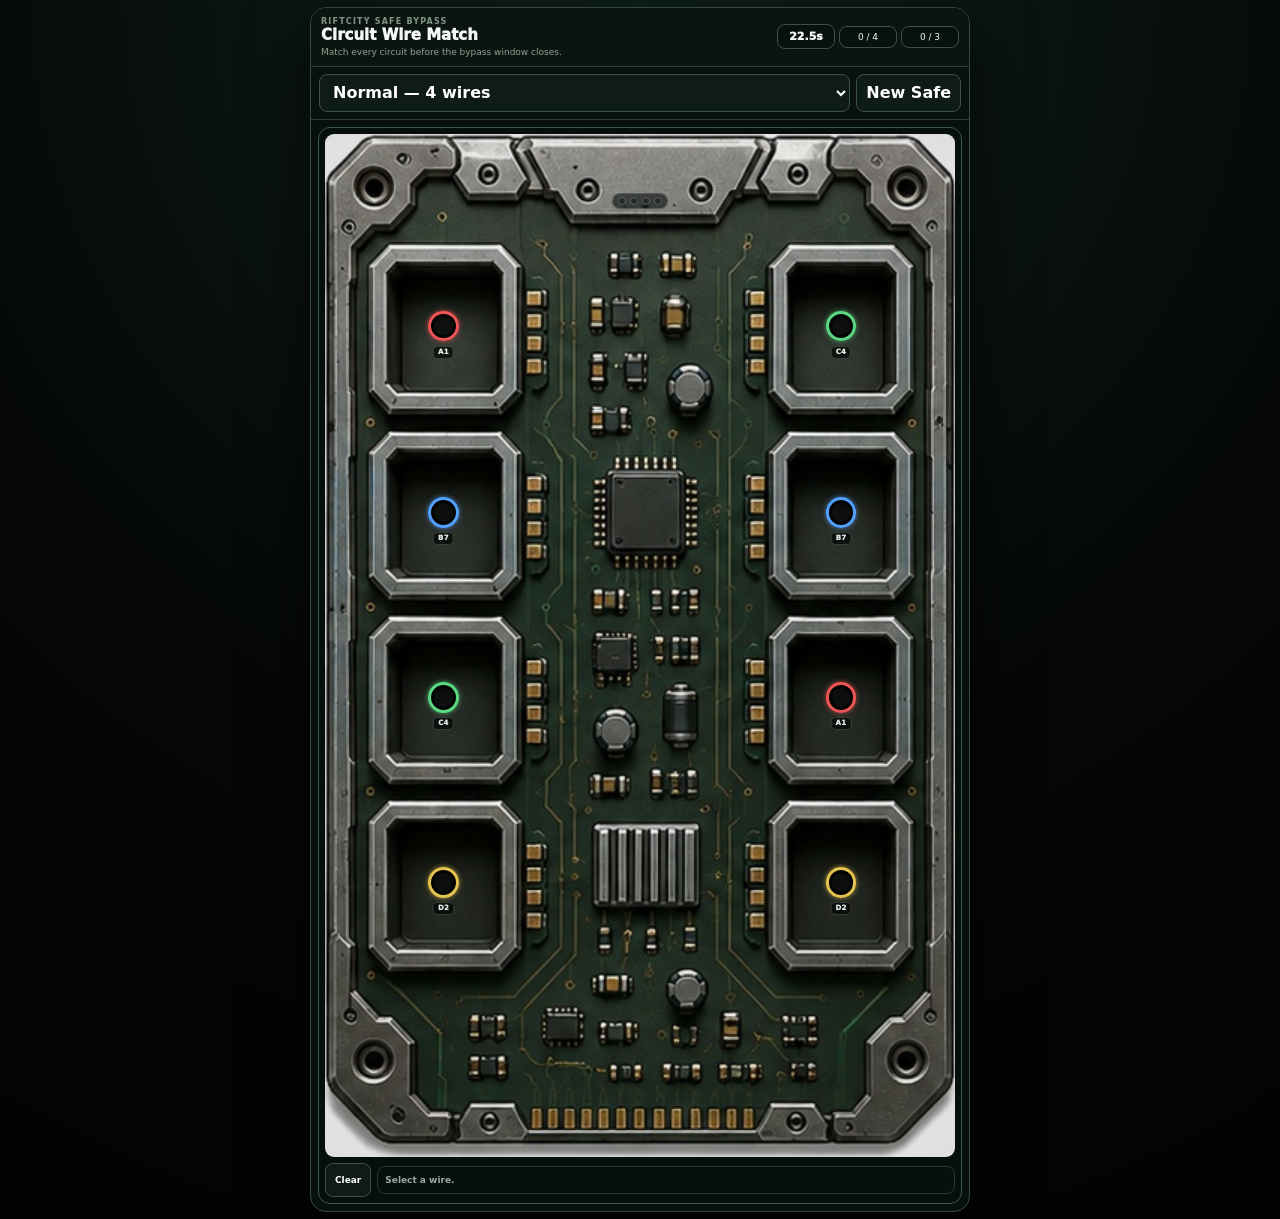
==== assets/index.html @ a7380eae "Mobile Workspace: 6 added" ====
<!doctype html>
<html lang="en">
<head>
<meta charset="utf-8">
<meta name="viewport" content="width=device-width,initial-scale=1,viewport-fit=cover">
<title>RiftCity Circuit Safe</title>

<style>
*{box-sizing:border-box}

:root{
  color-scheme:dark;
  --good:#9df0b6;
  --bad:#ff9696;
}

html,body{
  margin:0;
  min-height:100%;
  font-family:system-ui,-apple-system,BlinkMacSystemFont,"Segoe UI",sans-serif;
  background:
    radial-gradient(circle at top,#102019,#050806 55%,#020302);
  color:#f5f7f6;
}

body{
  padding:7px;
}

button,select{
  font:inherit;
}

button{
  cursor:pointer;
}

.app{
  width:min(100%,660px);
  margin:auto;
}

.shell{
  background:#07100c;
  border:1px solid #33493e;
  border-radius:16px;
  overflow:hidden;
  box-shadow:0 22px 65px #000a;
}

/* ---------------- TOP ---------------- */

.top{
  display:grid;
  grid-template-columns:minmax(0,1fr) auto;
  gap:8px;
  align-items:center;

  padding:9px 10px;

  border-bottom:1px solid #2b4337;
  background:#0b1510;
}

.brand{
  min-width:0;
}

.kicker{
  font-size:8px;
  letter-spacing:.15em;
  font-weight:900;
  color:#82958a;
}

.title{
  font-size:15px;
  font-weight:950;
  line-height:1.05;
  margin-top:2px;
}

.sub{
  font-size:9px;
  color:#8fa196;
  margin-top:3px;
}

.hud{
  display:grid;
  grid-template-columns:repeat(3,auto);
  gap:4px;
  align-items:center;
}

.chip{
  min-width:58px;
  text-align:center;

  padding:5px 6px;

  border:1px solid #3a5145;
  background:#07110d;

  border-radius:8px;

  font-size:9px;
}

.timer{
  font-size:11px;
  font-weight:950;
}

.timer.warning{
  color:#ffd16b;
}

.timer.danger{
  color:#ff8181;
  animation:timerPulse .45s ease-in-out infinite;
}

@keyframes timerPulse{
  50%{opacity:.4}
}

/* ---------------- TOOLBAR ---------------- */

.toolbar{
  display:grid;
  grid-template-columns:minmax(0,1fr) auto;
  gap:6px;

  padding:7px 8px;

  border-bottom:1px solid #2b4337;
  background:#09110d;
}

select,
.toolbar button,
.clear{
  min-height:38px;

  border:1px solid #3a5346;
  background:#0f1b15;
  color:#fff;

  border-radius:8px;

  padding:6px 9px;

  font-weight:800;
}

.toolbar button{
  min-width:92px;
}

/* ---------------- GAME ---------------- */

.game{
  padding:7px;
}

.safe{
  position:relative;

  border:1px solid #3a5949;
  border-radius:12px;

  background:#06100b;

  padding:6px;

  overflow:hidden;
}

.safe.shorting{
  animation:shortBoard .15s linear 7;
}

@keyframes shortBoard{
  50%{
    border-color:#ff3838;

    filter:
      brightness(1.38)
      saturate(1.35);

    box-shadow:
      inset 0 0 48px #ff000048,
      0 0 24px #ff000036;
  }
}

/* ---------------- BOARD ---------------- */

.board{
  position:relative;

  width:100%;

  overflow:hidden;

  border-radius:9px;

  isolation:isolate;

  background:#06100b;
}

/*
  Only the container ratio changes.
  The actual PCB is now an IMG element,
  not a CSS background.
*/

.board.easy{
  aspect-ratio:435 / 558;
}

.board.normal{
  aspect-ratio:420 / 682;
}

.board.hard{
  aspect-ratio:483 / 872;
}

.boardBg{
  position:absolute;
  inset:0;

  width:100%;
  height:100%;

  object-fit:fill;

  z-index:0;

  pointer-events:none;
  user-select:none;

  display:block;
}

.boardShade{
  position:absolute;
  inset:0;

  z-index:1;

  pointer-events:none;

  background:
    radial-gradient(
      circle at center,
      transparent 58%,
      rgba(0,0,0,.08) 100%
    );
}

/* ---------------- STATUS LIGHTS ---------------- */

.statusRail{
  position:absolute;

  z-index:5;

  left:50%;
  top:5.8%;

  transform:translateX(-50%);

  display:flex;
  gap:4px;

  padding:3px 5px;

  border-radius:999px;

  background:rgba(5,10,7,.58);

  border:1px solid rgba(170,180,172,.25);

  backdrop-filter:blur(1px);
}

.led{
  width:8px;
  height:8px;

  border-radius:50%;

  background:#242a27;

  border:1px solid #59605c;

  transition:.16s;
}

.led.on{
  background:var(--c);
  border-color:var(--c);

  box-shadow:
    0 0 7px var(--c),
    0 0 13px var(--c);

  animation:ledPulse .9s ease-in-out infinite;
}

@keyframes ledPulse{
  50%{
    filter:brightness(1.55);
    transform:scale(1.12);
  }
}

/* ---------------- TERMINALS ---------------- */

.terminal{
  position:absolute;

  z-index:6;

  width:clamp(44px,11.2%,70px);

  aspect-ratio:1;

  transform:translate(-50%,-50%);

  border:0;
  background:transparent;

  padding:0;

  color:#fff;

  touch-action:manipulation;

  display:grid;
  place-items:center;

  overflow:visible;
}

.terminal .hit{
  position:absolute;
  inset:1px;

  border-radius:12px;

  background:rgba(0,0,0,.01);
}

.ring{
  position:relative;

  width:44%;
  aspect-ratio:1;

  border-radius:50%;

  border:3px solid var(--c);

  background:rgba(5,8,7,.76);

  box-shadow:
    inset 0 0 0 3px rgba(0,0,0,.75),
    0 0 5px color-mix(
      in srgb,
      var(--c) 70%,
      transparent
    );

  transition:.12s;
}

.terminal.selected .ring{
  transform:scale(1.17);

  box-shadow:
    inset 0 0 0 3px rgba(0,0,0,.7),
    0 0 10px var(--c),
    0 0 18px color-mix(
      in srgb,
      var(--c) 65%,
      transparent
    );

  animation:ringPulse .7s ease-in-out infinite;
}

@keyframes ringPulse{
  50%{
    filter:brightness(1.4);
  }
}

.terminal.complete{
  opacity:.62;
}

.terminal.complete .ring{
  box-shadow:
    inset 0 0 0 3px rgba(0,0,0,.7),
    0 0 8px var(--c);
}

.code{
  position:absolute;

  top:78%;
  left:50%;

  transform:translateX(-50%);

  font-size:7px;
  font-weight:950;

  letter-spacing:.03em;
  line-height:1;

  padding:2px 4px;

  border-radius:5px;

  background:rgba(3,7,5,.72);

  border:1px solid rgba(160,170,164,.28);

  white-space:nowrap;

  color:#e5e9e6;
}

/* ---------------- WIRES ---------------- */

.wires{
  position:absolute;

  inset:0;

  width:100%;
  height:100%;

  pointer-events:none;

  z-index:4;
}

.wire{
  fill:none;

  stroke-width:4.8;

  stroke-linecap:round;
}

.wire.new{
  stroke-dasharray:650;
  stroke-dashoffset:650;

  animation:
    draw .42s ease forwards,
    charge .62s ease .42s;
}

@keyframes draw{
  to{
    stroke-dashoffset:0;
  }
}

@keyframes charge{
  50%{
    stroke-width:7;
    filter:brightness(1.75);
  }
}

.power{
  fill:none;

  stroke:#fff;

  stroke-width:1.8;

  stroke-dasharray:5 15;

  opacity:0;

  animation:travel .9s linear .35s 2;
}

@keyframes travel{

  0%{
    stroke-dashoffset:70;
    opacity:0;
  }

  15%,85%{
    opacity:.9;
  }

  100%{
    stroke-dashoffset:-70;
    opacity:0;
  }
}

/* ---------------- SHORT ---------------- */

.shortOverlay,
.unlock{
  position:absolute;
  inset:0;

  z-index:20;

  display:flex;

  align-items:center;
  justify-content:center;

  opacity:0;

  pointer-events:none;
}

.shortOverlay{
  background:#a8000022;
}

.shortOverlay.show{
  opacity:1;

  animation:redblink .14s linear infinite;
}

@keyframes redblink{
  50%{
    background:#ff00005b;
  }
}

.shortMsg{
  padding:9px 13px;

  border:1px solid #ff6868;

  background:#300707e8;

  border-radius:9px;

  color:#ffb0b0;

  font-size:12px;
  font-weight:950;

  letter-spacing:.06em;
}

/* ---------------- SPARKS ---------------- */

.spark{
  position:absolute;

  width:5px;
  height:5px;

  border-radius:50%;

  background:white;

  z-index:25;

  pointer-events:none;

  box-shadow:
    0 0 7px white,
    0 0 12px #ff4b35;

  animation:spark .43s ease-out forwards;
}

@keyframes spark{
  to{
    transform:
      translate(var(--x),var(--y))
      scale(.1);

    opacity:0;
  }
}

/* ---------------- UNLOCK ---------------- */

.unlock{
  z-index:30;

  background:#031008e8;

  transition:opacity .2s;
}

.unlock.show{
  opacity:1;
}

.unlockBox{
  padding:15px 19px;

  border:1px solid #4c8864;

  background:#081d13;

  border-radius:11px;

  text-align:center;

  transform:scale(.82);
}

.unlock.show .unlockBox{
  animation:unlock .36s ease forwards;
}

@keyframes unlock{
  to{
    transform:scale(1);
  }
}

.unlockTitle{
  font-size:19px;
  font-weight:950;

  color:#a1f4b8;
}

.unlockSub{
  font-size:9px;
  color:#90a69a;
  margin-top:3px;
}

/* ---------------- BOTTOM ---------------- */

.bottom{
  display:grid;

  grid-template-columns:auto minmax(0,1fr);

  gap:6px;

  align-items:center;

  margin-top:6px;
}

.clear{
  font-size:9px;
  font-weight:900;

  min-height:34px;
}

.result{
  min-height:28px;

  display:flex;
  align-items:center;

  padding:4px 7px;

  border:1px solid #263c31;

  background:#07100c;

  border-radius:8px;

  font-size:9px;
  font-weight:850;

  color:#99aaa0;
}

.result.good{
  color:var(--good);
}

.result.bad{
  color:var(--bad);
}

/* ---------------- MOBILE ---------------- */

@media(max-width:430px){

  body{
    padding:3px;
  }

  .shell{
    border-radius:12px;
  }

  .top{
    padding:7px;
  }

  .title{
    font-size:13px;
  }

  .sub{
    display:none;
  }

  .chip{
    min-width:51px;
    padding:4px;
    font-size:8px;
  }

  .timer{
    font-size:10px;
  }

  .toolbar{
    padding:5px;
  }

  .toolbar button{
    min-width:78px;
  }

  .game{
    padding:4px;
  }

  .safe{
    padding:4px;
  }

  .terminal{
    width:clamp(44px,12%,56px);
  }

  .ring{
    width:41%;
  }

  .code{
    font-size:6px;
    top:76%;
  }

  .statusRail{
    top:5%;
    gap:3px;
  }

  .led{
    width:7px;
    height:7px;
  }

  .bottom{
    margin-top:4px;
  }
}

@media(prefers-reduced-motion:reduce){

  *,
  *::before,
  *::after{
    animation-duration:.001ms!important;
    animation-iteration-count:1!important;
    transition-duration:.001ms!important;
  }

}

</style>
</head>

<body>

<main class="app">

<section class="shell">

<header class="top">

<div class="brand">

<div class="kicker">
RIFTCITY SAFE BYPASS
</div>

<div class="title">
Circuit Wire Match
</div>

<div class="sub">
Match every circuit before the bypass window closes.
</div>

</div>

<div class="hud">

<div id="timer" class="chip timer">
24.0s
</div>

<div id="matched" class="chip">
0 / 4
</div>

<div id="mistakes" class="chip">
0 / 3
</div>

</div>

</header>

<div class="toolbar">

<select id="difficulty">

<option value="easy">
Easy — 3 wires
</option>

<option value="normal" selected>
Normal — 4 wires
</option>

<option value="hard">
Hard — 6 wires
</option>

</select>

<button
id="newSafe"
type="button">
New Safe
</button>

</div>

<div class="game">

<section
id="safe"
class="safe">

<div
id="board"
class="board normal">

<!-- REAL IMAGE LAYER -->
<img
id="boardBg"
class="boardBg"
src="./assets/circuit-board-4.png?v=6"
alt=""
draggable="false">

<div class="boardShade"></div>

<div
id="statusRail"
class="statusRail">
</div>

<svg
id="svg"
class="wires"
preserveAspectRatio="none">
</svg>

</div>

<div class="bottom">

<button
id="clear"
class="clear"
type="button">
Clear
</button>

<div
id="result"
class="result"
aria-live="polite">
Select a wire.
</div>

</div>

<div
id="shortOverlay"
class="shortOverlay">

<div class="shortMsg">
CIRCUIT SHORT
</div>

</div>

<div
id="unlock"
class="unlock">

<div class="unlockBox">

<div class="unlockTitle">
SAFE UNLOCKED
</div>

<div class="unlockSub">
Electronic bypass complete
</div>

</div>

</div>

</section>

</div>

</section>

</main>

<script>
(() => {

const $ =
  id =>
    document.getElementById(id);

const WIRES = [

{
  id:"red",
  name:"Red",
  color:"#ee5555",
  code:"A1"
},

{
  id:"blue",
  name:"Blue",
  color:"#52a1ff",
  code:"B7"
},

{
  id:"green",
  name:"Green",
  color:"#5bd982",
  code:"C4"
},

{
  id:"yellow",
  name:"Yellow",
  color:"#e4c34f",
  code:"D2"
},

{
  id:"purple",
  name:"Purple",
  color:"#ad77e8",
  code:"E8"
},

{
  id:"orange",
  name:"Orange",
  color:"#e98b47",
  code:"F3"
}

];

const SETTINGS = {

easy:{
  count:3,
  time:30,
  mistakes:99,
  short:800
},

normal:{
  count:4,
  time:24,
  mistakes:3,
  short:1000
},

hard:{
  count:6,
  time:18,
  mistakes:2,
  short:1250
}

};

/*
Exact positions for the selected board artwork.
*/

const POS = {

easy:{
  leftX:18.0,
  rightX:81.6,
  ys:[
    24.2,
    46.9,
    69.7
  ]
},

normal:{
  leftX:18.8,
  rightX:81.9,
  ys:[
    18.8,
    37.0,
    55.1,
    73.2
  ]
},

hard:{
  leftX:18.0,
  rightX:82.2,
  ys:[
    14.6,
    28.1,
    41.3,
    54.4,
    67.6,
    81.0
  ]
}

};

const BOARD_IMAGES = {

easy:
  "./assets/circuit-board-3.png?v=6",

normal:
  "./assets/circuit-board-4.png?v=6",

hard:
  "./assets/circuit-board-6.png?v=6"

};

let wires = [];

let rightOrder = [];

let selected = null;

let connected =
  new Set();

let mistakeCount = 0;

let locked = false;

let shorted = false;

let timerHandle = null;

let deadline = 0;

const cfg =
  () =>
    SETTINGS[
      $("difficulty").value
    ];

const mode =
  () =>
    $("difficulty").value;

function shuffle(array){

  const out =
    [...array];

  for(
    let i =
      out.length - 1;
    i > 0;
    i--
  ){

    const j =
      Math.floor(
        Math.random() *
        (i + 1)
      );

    [
      out[i],
      out[j]
    ] = [
      out[j],
      out[i]
    ];

  }

  return out;

}

function setBoardImage(){

  const m =
    mode();

  const image =
    $("boardBg");

  /*
  Setting src every reset also helps Safari/GitHub
  refresh the actual asset.
  */

  image.src =
    BOARD_IMAGES[m];

  image.onerror =
    () => {

      setMessage(
        "Board image missing: assets/circuit-board-" +
        cfg().count +
        ".png",
        false
      );

    };

}

function start(){

  clearInterval(
    timerHandle
  );

  selected = null;

  connected =
    new Set();

  mistakeCount = 0;

  locked = false;

  shorted = false;

  $("shortOverlay")
    .classList
    .remove("show");

  $("unlock")
    .classList
    .remove("show");

  $("safe")
    .classList
    .remove("shorting");

  const m =
    mode();

  $("board")
    .className =
      "board " + m;

  setBoardImage();

  wires =
    WIRES.slice(
      0,
      cfg().count
    );

  rightOrder =
    shuffle(wires);

  renderTerminals();

  renderLEDs();

  setMessage(
    "Select a wire."
  );

  deadline =
    performance.now() +
    cfg().time * 1000;

  timerHandle =
    setInterval(
      updateTimer,
      50
    );

  updateTimer();

  updateUI();

  requestAnimationFrame(
    () =>
      drawWires()
  );

}

function renderLEDs(){

  $("statusRail")
    .innerHTML =
      wires.map(
        wire => `

          <span
            class="led"
            data-led="${wire.id}"
            style="--c:${wire.color}">
          </span>

        `
      )
      .join("");

}

function terminal(
  wire,
  side,
  row
){

  const button =
    document
      .createElement(
        "button"
      );

  button.type =
    "button";

  button.className =
    "terminal";

  button.dataset.id =
    wire.id;

  button.dataset.side =
    side;

  button.style
    .setProperty(
      "--c",
      wire.color
    );

  const positions =
    POS[mode()];

  button.style.left =
    (
      side === "left"
      ? positions.leftX
      : positions.rightX
    ) + "%";

  button.style.top =
    positions.ys[row] +
    "%";

  button.innerHTML = `

    <span class="hit"></span>

    <span class="ring"></span>

    <span class="code">
      ${wire.code}
    </span>

  `;

  button.setAttribute(
    "aria-label",
    `${wire.name} ${
      side === "left"
      ? "wire"
      : "port"
    } ${wire.code}`
  );

  button.addEventListener(
    "click",
    () => {

      if(
        side === "left"
      ){

        chooseWire(
          wire.id
        );

      }else{

        choosePort(
          wire.id,
          button
        );

      }

    }
  );

  return button;

}

function renderTerminals(){

  const board =
    $("board");

  board
    .querySelectorAll(
      ".terminal"
    )
    .forEach(
      element =>
        element.remove()
    );

  wires.forEach(
    (wire,index) => {

      board.appendChild(
        terminal(
          wire,
          "left",
          index
        )
      );

    }
  );

  rightOrder.forEach(
    (wire,index) => {

      board.appendChild(
        terminal(
          wire,
          "right",
          index
        )
      );

    }
  );

}

function chooseWire(id){

  if(
    locked ||
    shorted ||
    connected.has(id)
  ){
    return;
  }

  selected = id;

  const wire =
    WIRES.find(
      wire =>
        wire.id === id
    );

  setMessage(
    `${wire.name} wire selected.`
  );

  updateUI();

}

function choosePort(
  id,
  element
){

  if(
    locked ||
    shorted ||
    !selected ||
    connected.has(id)
  ){
    return;
  }

  if(
    selected === id
  ){

    const newConnection =
      selected;

    connected.add(
      newConnection
    );

    selected = null;

    const led =
      document.querySelector(
        `[data-led="${newConnection}"]`
      );

    if(led){
      led.classList.add("on");
    }

    updateUI();

    requestAnimationFrame(
      () =>
        drawWires(
          newConnection
        )
    );

    setMessage(
      "Circuit connected.",
      true
    );

    if(
      connected.size ===
      wires.length
    ){

      complete();

    }

    return;

  }

  mistakeCount++;

  selected = null;

  updateUI();

  spark(
    element
  );

  shortCircuit();

  if(
    mistakeCount >=
    cfg().mistakes &&
    cfg().mistakes < 50
  ){

    locked = true;

    setTimeout(
      () =>
        fail(
          "ALARM TRIGGERED"
        ),
      cfg().short
    );

  }

}

function shortCircuit(){

  shorted = true;

  $("safe")
    .classList
    .remove(
      "shorting"
    );

  void $("safe")
    .offsetWidth;

  $("safe")
    .classList
    .add(
      "shorting"
    );

  $("shortOverlay")
    .classList
    .add(
      "show"
    );

  setMessage(
    "Circuit short — controls locked.",
    false
  );

  updateUI();

  setTimeout(
    () => {

      $("shortOverlay")
        .classList
        .remove(
          "show"
        );

      $("safe")
        .classList
        .remove(
          "shorting"
        );

      if(!locked){

        shorted = false;

        setMessage(
          "System recovered."
        );

        updateUI();

      }

    },
    cfg().short
  );

}

function spark(element){

  const board =
    $("board");

  const boardRect =
    board
      .getBoundingClientRect();

  const rect =
    element
      .getBoundingClientRect();

  const x =
    rect.left +
    rect.width / 2 -
    boardRect.left;

  const y =
    rect.top +
    rect.height / 2 -
    boardRect.top;

  for(
    let i = 0;
    i < 10;
    i++
  ){

    const spark =
      document
        .createElement(
          "span"
        );

    spark.className =
      "spark";

    spark.style.left =
      x + "px";

    spark.style.top =
      y + "px";

    const angle =
      Math.random() *
      Math.PI *
      2;

    const distance =
      18 +
      Math.random() *
      28;

    spark.style
      .setProperty(
        "--x",
        Math.cos(angle) *
        distance +
        "px"
      );

    spark.style
      .setProperty(
        "--y",
        Math.sin(angle) *
        distance +
        "px"
      );

    board.appendChild(
      spark
    );

    setTimeout(
      () =>
        spark.remove(),
      470
    );

  }

}

function updateTimer(){

  if(locked){
    return;
  }

  const remaining =
    Math.max(
      0,
      deadline -
      performance.now()
    );

  const seconds =
    remaining /
    1000;

  $("timer")
    .textContent =
      seconds
        .toFixed(1) +
      "s";

  $("timer")
    .classList
    .toggle(
      "warning",
      seconds <= 8 &&
      seconds > 4
    );

  $("timer")
    .classList
    .toggle(
      "danger",
      seconds <= 4
    );

  if(
    remaining <= 0
  ){

    fail(
      "BYPASS WINDOW EXPIRED"
    );

  }

}

function complete(){

  locked = true;

  clearInterval(
    timerHandle
  );

  updateUI();

  setMessage(
    "All circuits online...",
    true
  );

  $("board")
    .animate(
      [
        {
          filter:
            "brightness(1)"
        },
        {
          filter:
            "brightness(1.3)"
        },
        {
          filter:
            "brightness(1)"
        }
      ],
      {
        duration:430,
        easing:"ease"
      }
    );

  setTimeout(
    () =>
      $("unlock")
        .classList
        .add(
          "show"
        ),
    430
  );

}

function fail(message){

  if(
    $("unlock")
      .classList
      .contains(
        "show"
      )
  ){
    return;
  }

  locked = true;

  shorted = false;

  clearInterval(
    timerHandle
  );

  $("shortOverlay")
    .classList
    .remove(
      "show"
    );

  setMessage(
    message +
    " — SAFE LOCKED",
    false
  );

  updateUI();

}

function updateUI(){

  document
    .querySelectorAll(
      ".terminal"
    )
    .forEach(
      button => {

        const id =
          button.dataset.id;

        const side =
          button.dataset.side;

        button
          .classList
          .toggle(
            "complete",
            connected.has(id)
          );

        button
          .classList
          .toggle(
            "selected",
            side === "left" &&
            selected === id
          );

        button.disabled =
          locked ||
          shorted ||
          connected.has(id);

      }
    );

  $("matched")
    .textContent =
      `${connected.size} / ${wires.length}`;

  $("mistakes")
    .textContent =
      cfg().mistakes > 50
      ? `${mistakeCount} miss`
      : `${mistakeCount} / ${cfg().mistakes}`;

  $("clear")
    .disabled =
      locked ||
      shorted ||
      !selected;

}

function drawWires(
  newest = null
){

  const svg =
    $("svg");

  const board =
    $("board");

  const boardRect =
    board
      .getBoundingClientRect();

  svg.innerHTML = "";

  connected.forEach(
    id => {

      const left =
        document.querySelector(
          `[data-side="left"][data-id="${id}"]`
        );

      const right =
        document.querySelector(
          `[data-side="right"][data-id="${id}"]`
        );

      if(
        !left ||
        !right
      ){
        return;
      }

      const leftRect =
        left
          .getBoundingClientRect();

      const rightRect =
        right
          .getBoundingClientRect();

      const x1 =
        leftRect.left +
        leftRect.width / 2 -
        boardRect.left;

      const y1 =
        leftRect.top +
        leftRect.height / 2 -
        boardRect.top;

      const x2 =
        rightRect.left +
        rightRect.width / 2 -
        boardRect.left;

      const y2 =
        rightRect.top +
        rightRect.height / 2 -
        boardRect.top;

      const mid =
        (
          x1 +
          x2
        ) / 2;

      const pathData =
        `M ${x1} ${y1}
         C ${mid} ${y1},
           ${mid} ${y2},
           ${x2} ${y2}`;

      const wire =
        wires.find(
          wire =>
            wire.id === id
        );

      const path =
        document
          .createElementNS(
            "http://www.w3.org/2000/svg",
            "path"
          );

      path.setAttribute(
        "d",
        pathData
      );

      path.setAttribute(
        "stroke",
        wire.color
      );

      path.classList
        .add(
          "wire"
        );

      if(
        id === newest
      ){

        path.classList
          .add(
            "new"
          );

      }

      path.style.filter =
        `drop-shadow(
          0 0 4px
          ${wire.color}
        )`;

      svg.appendChild(
        path
      );

      if(
        id === newest
      ){

        const pulse =
          document
            .createElementNS(
              "http://www.w3.org/2000/svg",
              "path"
            );

        pulse.setAttribute(
          "d",
          pathData
        );

        pulse.classList
          .add(
            "power"
          );

        svg.appendChild(
          pulse
        );

      }

    }
  );

}

function setMessage(
  text,
  good = null
){

  $("result")
    .textContent =
      text;

  $("result")
    .className =
      "result";

  if(
    good === true
  ){

    $("result")
      .classList
      .add(
        "good"
      );

  }

  if(
    good === false
  ){

    $("result")
      .classList
      .add(
        "bad"
      );

  }

}

$("difficulty")
  .addEventListener(
    "change",
    start
  );

$("newSafe")
  .addEventListener(
    "click",
    start
  );

$("clear")
  .addEventListener(
    "click",
    () => {

      if(
        !locked &&
        !shorted
      ){

        selected = null;

        setMessage(
          "Selection cleared."
        );

        updateUI();

      }

    }
  );

window
  .addEventListener(
    "resize",
    () =>
      requestAnimationFrame(
        () =>
          drawWires()
      )
  );

start();

})();
</script>

</body>
</html>
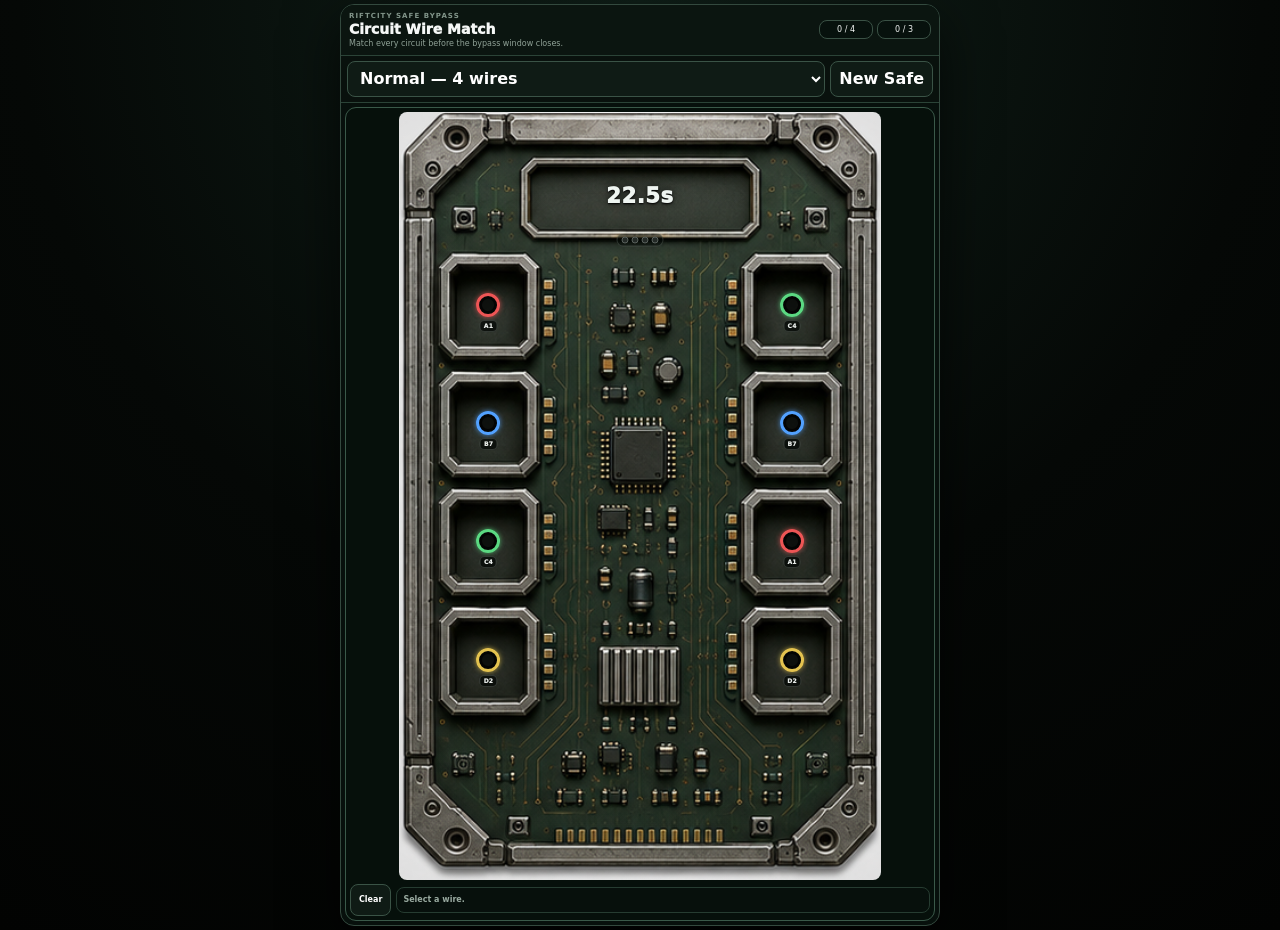
==== commit 5d40b2e6: "Mobile Workspace: 6 modified" ====
--- a/assets/index.html
+++ b/assets/index.html
@@ -4,2110 +4,99 @@
 <meta charset="utf-8">
 <meta name="viewport" content="width=device-width,initial-scale=1,viewport-fit=cover">
 <title>RiftCity Circuit Safe</title>
-
 <style>
 *{box-sizing:border-box}
-
-:root{
-  color-scheme:dark;
-  --good:#9df0b6;
-  --bad:#ff9696;
-}
-
-html,body{
-  margin:0;
-  min-height:100%;
-  font-family:system-ui,-apple-system,BlinkMacSystemFont,"Segoe UI",sans-serif;
-  background:
-    radial-gradient(circle at top,#102019,#050806 55%,#020302);
-  color:#f5f7f6;
-}
-
-body{
-  padding:7px;
-}
-
-button,select{
-  font:inherit;
-}
-
-button{
-  cursor:pointer;
-}
-
-.app{
-  width:min(100%,660px);
-  margin:auto;
-}
-
-.shell{
-  background:#07100c;
-  border:1px solid #33493e;
-  border-radius:16px;
-  overflow:hidden;
-  box-shadow:0 22px 65px #000a;
-}
-
-/* ---------------- TOP ---------------- */
-
-.top{
-  display:grid;
-  grid-template-columns:minmax(0,1fr) auto;
-  gap:8px;
-  align-items:center;
-
-  padding:9px 10px;
-
-  border-bottom:1px solid #2b4337;
-  background:#0b1510;
-}
-
-.brand{
-  min-width:0;
-}
-
-.kicker{
-  font-size:8px;
-  letter-spacing:.15em;
-  font-weight:900;
-  color:#82958a;
-}
-
-.title{
-  font-size:15px;
-  font-weight:950;
-  line-height:1.05;
-  margin-top:2px;
-}
-
-.sub{
-  font-size:9px;
-  color:#8fa196;
-  margin-top:3px;
-}
-
-.hud{
-  display:grid;
-  grid-template-columns:repeat(3,auto);
-  gap:4px;
-  align-items:center;
-}
-
-.chip{
-  min-width:58px;
-  text-align:center;
-
-  padding:5px 6px;
-
-  border:1px solid #3a5145;
-  background:#07110d;
-
-  border-radius:8px;
-
-  font-size:9px;
-}
-
-.timer{
-  font-size:11px;
-  font-weight:950;
-}
-
-.timer.warning{
-  color:#ffd16b;
-}
-
-.timer.danger{
-  color:#ff8181;
-  animation:timerPulse .45s ease-in-out infinite;
-}
-
-@keyframes timerPulse{
-  50%{opacity:.4}
-}
-
-/* ---------------- TOOLBAR ---------------- */
-
-.toolbar{
-  display:grid;
-  grid-template-columns:minmax(0,1fr) auto;
-  gap:6px;
-
-  padding:7px 8px;
-
-  border-bottom:1px solid #2b4337;
-  background:#09110d;
-}
-
-select,
-.toolbar button,
-.clear{
-  min-height:38px;
-
-  border:1px solid #3a5346;
-  background:#0f1b15;
-  color:#fff;
-
-  border-radius:8px;
-
-  padding:6px 9px;
-
-  font-weight:800;
-}
-
-.toolbar button{
-  min-width:92px;
-}
-
-/* ---------------- GAME ---------------- */
-
-.game{
-  padding:7px;
-}
-
-.safe{
-  position:relative;
-
-  border:1px solid #3a5949;
-  border-radius:12px;
-
-  background:#06100b;
-
-  padding:6px;
-
-  overflow:hidden;
-}
-
-.safe.shorting{
-  animation:shortBoard .15s linear 7;
-}
-
-@keyframes shortBoard{
-  50%{
-    border-color:#ff3838;
-
-    filter:
-      brightness(1.38)
-      saturate(1.35);
-
-    box-shadow:
-      inset 0 0 48px #ff000048,
-      0 0 24px #ff000036;
-  }
-}
-
-/* ---------------- BOARD ---------------- */
-
-.board{
-  position:relative;
-
-  width:100%;
-
-  overflow:hidden;
-
-  border-radius:9px;
-
-  isolation:isolate;
-
-  background:#06100b;
-}
-
-/*
-  Only the container ratio changes.
-  The actual PCB is now an IMG element,
-  not a CSS background.
-*/
-
-.board.easy{
-  aspect-ratio:435 / 558;
-}
-
-.board.normal{
-  aspect-ratio:420 / 682;
-}
-
-.board.hard{
-  aspect-ratio:483 / 872;
-}
-
-.boardBg{
-  position:absolute;
-  inset:0;
-
-  width:100%;
-  height:100%;
-
-  object-fit:fill;
-
-  z-index:0;
-
-  pointer-events:none;
-  user-select:none;
-
-  display:block;
-}
-
-.boardShade{
-  position:absolute;
-  inset:0;
-
-  z-index:1;
-
-  pointer-events:none;
-
-  background:
-    radial-gradient(
-      circle at center,
-      transparent 58%,
-      rgba(0,0,0,.08) 100%
-    );
-}
-
-/* ---------------- STATUS LIGHTS ---------------- */
-
-.statusRail{
-  position:absolute;
-
-  z-index:5;
-
-  left:50%;
-  top:5.8%;
-
-  transform:translateX(-50%);
-
-  display:flex;
-  gap:4px;
-
-  padding:3px 5px;
-
-  border-radius:999px;
-
-  background:rgba(5,10,7,.58);
-
-  border:1px solid rgba(170,180,172,.25);
-
-  backdrop-filter:blur(1px);
-}
-
-.led{
-  width:8px;
-  height:8px;
-
-  border-radius:50%;
-
-  background:#242a27;
-
-  border:1px solid #59605c;
-
-  transition:.16s;
-}
-
-.led.on{
-  background:var(--c);
-  border-color:var(--c);
-
-  box-shadow:
-    0 0 7px var(--c),
-    0 0 13px var(--c);
-
-  animation:ledPulse .9s ease-in-out infinite;
-}
-
-@keyframes ledPulse{
-  50%{
-    filter:brightness(1.55);
-    transform:scale(1.12);
-  }
-}
-
-/* ---------------- TERMINALS ---------------- */
-
-.terminal{
-  position:absolute;
-
-  z-index:6;
-
-  width:clamp(44px,11.2%,70px);
-
-  aspect-ratio:1;
-
-  transform:translate(-50%,-50%);
-
-  border:0;
-  background:transparent;
-
-  padding:0;
-
-  color:#fff;
-
-  touch-action:manipulation;
-
-  display:grid;
-  place-items:center;
-
-  overflow:visible;
-}
-
-.terminal .hit{
-  position:absolute;
-  inset:1px;
-
-  border-radius:12px;
-
-  background:rgba(0,0,0,.01);
-}
-
-.ring{
-  position:relative;
-
-  width:44%;
-  aspect-ratio:1;
-
-  border-radius:50%;
-
-  border:3px solid var(--c);
-
-  background:rgba(5,8,7,.76);
-
-  box-shadow:
-    inset 0 0 0 3px rgba(0,0,0,.75),
-    0 0 5px color-mix(
-      in srgb,
-      var(--c) 70%,
-      transparent
-    );
-
-  transition:.12s;
-}
-
-.terminal.selected .ring{
-  transform:scale(1.17);
-
-  box-shadow:
-    inset 0 0 0 3px rgba(0,0,0,.7),
-    0 0 10px var(--c),
-    0 0 18px color-mix(
-      in srgb,
-      var(--c) 65%,
-      transparent
-    );
-
-  animation:ringPulse .7s ease-in-out infinite;
-}
-
-@keyframes ringPulse{
-  50%{
-    filter:brightness(1.4);
-  }
-}
-
-.terminal.complete{
-  opacity:.62;
-}
-
-.terminal.complete .ring{
-  box-shadow:
-    inset 0 0 0 3px rgba(0,0,0,.7),
-    0 0 8px var(--c);
-}
-
-.code{
-  position:absolute;
-
-  top:78%;
-  left:50%;
-
-  transform:translateX(-50%);
-
-  font-size:7px;
-  font-weight:950;
-
-  letter-spacing:.03em;
-  line-height:1;
-
-  padding:2px 4px;
-
-  border-radius:5px;
-
-  background:rgba(3,7,5,.72);
-
-  border:1px solid rgba(160,170,164,.28);
-
-  white-space:nowrap;
-
-  color:#e5e9e6;
-}
-
-/* ---------------- WIRES ---------------- */
-
-.wires{
-  position:absolute;
-
-  inset:0;
-
-  width:100%;
-  height:100%;
-
-  pointer-events:none;
-
-  z-index:4;
-}
-
-.wire{
-  fill:none;
-
-  stroke-width:4.8;
-
-  stroke-linecap:round;
-}
-
-.wire.new{
-  stroke-dasharray:650;
-  stroke-dashoffset:650;
-
-  animation:
-    draw .42s ease forwards,
-    charge .62s ease .42s;
-}
-
-@keyframes draw{
-  to{
-    stroke-dashoffset:0;
-  }
-}
-
-@keyframes charge{
-  50%{
-    stroke-width:7;
-    filter:brightness(1.75);
-  }
-}
-
-.power{
-  fill:none;
-
-  stroke:#fff;
-
-  stroke-width:1.8;
-
-  stroke-dasharray:5 15;
-
-  opacity:0;
-
-  animation:travel .9s linear .35s 2;
-}
-
-@keyframes travel{
-
-  0%{
-    stroke-dashoffset:70;
-    opacity:0;
-  }
-
-  15%,85%{
-    opacity:.9;
-  }
-
-  100%{
-    stroke-dashoffset:-70;
-    opacity:0;
-  }
-}
-
-/* ---------------- SHORT ---------------- */
-
-.shortOverlay,
-.unlock{
-  position:absolute;
-  inset:0;
-
-  z-index:20;
-
-  display:flex;
-
-  align-items:center;
-  justify-content:center;
-
-  opacity:0;
-
-  pointer-events:none;
-}
-
-.shortOverlay{
-  background:#a8000022;
-}
-
-.shortOverlay.show{
-  opacity:1;
-
-  animation:redblink .14s linear infinite;
-}
-
-@keyframes redblink{
-  50%{
-    background:#ff00005b;
-  }
-}
-
-.shortMsg{
-  padding:9px 13px;
-
-  border:1px solid #ff6868;
-
-  background:#300707e8;
-
-  border-radius:9px;
-
-  color:#ffb0b0;
-
-  font-size:12px;
-  font-weight:950;
-
-  letter-spacing:.06em;
-}
-
-/* ---------------- SPARKS ---------------- */
-
-.spark{
-  position:absolute;
-
-  width:5px;
-  height:5px;
-
-  border-radius:50%;
-
-  background:white;
-
-  z-index:25;
-
-  pointer-events:none;
-
-  box-shadow:
-    0 0 7px white,
-    0 0 12px #ff4b35;
-
-  animation:spark .43s ease-out forwards;
-}
-
-@keyframes spark{
-  to{
-    transform:
-      translate(var(--x),var(--y))
-      scale(.1);
-
-    opacity:0;
-  }
-}
-
-/* ---------------- UNLOCK ---------------- */
-
-.unlock{
-  z-index:30;
-
-  background:#031008e8;
-
-  transition:opacity .2s;
-}
-
-.unlock.show{
-  opacity:1;
-}
-
-.unlockBox{
-  padding:15px 19px;
-
-  border:1px solid #4c8864;
-
-  background:#081d13;
-
-  border-radius:11px;
-
-  text-align:center;
-
-  transform:scale(.82);
-}
-
-.unlock.show .unlockBox{
-  animation:unlock .36s ease forwards;
-}
-
-@keyframes unlock{
-  to{
-    transform:scale(1);
-  }
-}
-
-.unlockTitle{
-  font-size:19px;
-  font-weight:950;
-
-  color:#a1f4b8;
-}
-
-.unlockSub{
-  font-size:9px;
-  color:#90a69a;
-  margin-top:3px;
-}
-
-/* ---------------- BOTTOM ---------------- */
-
-.bottom{
-  display:grid;
-
-  grid-template-columns:auto minmax(0,1fr);
-
-  gap:6px;
-
-  align-items:center;
-
-  margin-top:6px;
-}
-
-.clear{
-  font-size:9px;
-  font-weight:900;
-
-  min-height:34px;
-}
-
-.result{
-  min-height:28px;
-
-  display:flex;
-  align-items:center;
-
-  padding:4px 7px;
-
-  border:1px solid #263c31;
-
-  background:#07100c;
-
-  border-radius:8px;
-
-  font-size:9px;
-  font-weight:850;
-
-  color:#99aaa0;
-}
-
-.result.good{
-  color:var(--good);
-}
-
-.result.bad{
-  color:var(--bad);
-}
-
-/* ---------------- MOBILE ---------------- */
-
-@media(max-width:430px){
-
-  body{
-    padding:3px;
-  }
-
-  .shell{
-    border-radius:12px;
-  }
-
-  .top{
-    padding:7px;
-  }
-
-  .title{
-    font-size:13px;
-  }
-
-  .sub{
-    display:none;
-  }
-
-  .chip{
-    min-width:51px;
-    padding:4px;
-    font-size:8px;
-  }
-
-  .timer{
-    font-size:10px;
-  }
-
-  .toolbar{
-    padding:5px;
-  }
-
-  .toolbar button{
-    min-width:78px;
-  }
-
-  .game{
-    padding:4px;
-  }
-
-  .safe{
-    padding:4px;
-  }
-
-  .terminal{
-    width:clamp(44px,12%,56px);
-  }
-
-  .ring{
-    width:41%;
-  }
-
-  .code{
-    font-size:6px;
-    top:76%;
-  }
-
-  .statusRail{
-    top:5%;
-    gap:3px;
-  }
-
-  .led{
-    width:7px;
-    height:7px;
-  }
-
-  .bottom{
-    margin-top:4px;
-  }
-}
-
-@media(prefers-reduced-motion:reduce){
-
-  *,
-  *::before,
-  *::after{
-    animation-duration:.001ms!important;
-    animation-iteration-count:1!important;
-    transition-duration:.001ms!important;
-  }
-
-}
-
+:root{color-scheme:dark;--good:#9df0b6;--bad:#ff9696}
+html,body{margin:0;min-height:100%;font-family:system-ui,-apple-system,BlinkMacSystemFont,"Segoe UI",sans-serif;background:radial-gradient(circle at top,#102019,#050806 55%,#020302);color:#f5f7f6}
+body{padding:4px}
+button,select{font:inherit}button{cursor:pointer}
+.app{width:min(100%,600px);margin:auto}.shell{background:#07100c;border:1px solid #33493e;border-radius:14px;overflow:hidden;box-shadow:0 18px 55px #000a}
+.top{display:grid;grid-template-columns:minmax(0,1fr) auto;gap:6px;align-items:center;padding:7px 8px;border-bottom:1px solid #2b4337;background:#0b1510}
+.brand{min-width:0}.kicker{font-size:7px;letter-spacing:.15em;font-weight:900;color:#82958a}.title{font-size:14px;font-weight:950;line-height:1.05;margin-top:2px}.sub{font-size:8px;color:#8fa196;margin-top:2px}
+.hud{display:grid;grid-template-columns:repeat(2,auto);gap:4px;align-items:center}.chip{min-width:54px;text-align:center;padding:4px 5px;border:1px solid #3a5145;background:#07110d;border-radius:8px;font-size:8px}
+.toolbar{display:grid;grid-template-columns:minmax(0,1fr) auto;gap:5px;padding:5px 6px;border-bottom:1px solid #2b4337;background:#09110d}
+select,.toolbar button,.clear{min-height:36px;border:1px solid #3a5346;background:#0f1b15;color:#fff;border-radius:8px;padding:5px 8px;font-weight:800}.toolbar button{min-width:82px}
+.game{padding:4px}.safe{position:relative;border:1px solid #3a5949;border-radius:11px;background:#06100b;padding:4px;overflow:hidden}.safe.shorting{animation:shortBoard .15s linear 7}
+@keyframes shortBoard{50%{border-color:#ff3838;filter:brightness(1.38) saturate(1.35);box-shadow:inset 0 0 48px #ff000048,0 0 24px #ff000036}}
+.board{position:relative;margin:auto;overflow:hidden;border-radius:8px;isolation:isolate;background:#06100b;max-width:100%}
+/* viewport-constrained widths keep every mode inside a phone screen */
+.board.easy{aspect-ratio:389/567;width:min(100%,calc((100svh - 132px) * 389 / 567));--timer-top:13.4%;--timer-w:41%;--timer-h:9.4%;--led-top:19.6%}
+.board.normal{aspect-ratio:423/674;width:min(100%,calc((100svh - 132px) * 423 / 674));--timer-top:11.05%;--timer-w:44%;--timer-h:8%;--led-top:16.7%}
+.board.hard{aspect-ratio:430/771;width:min(100%,calc((100svh - 132px) * 430 / 771));--timer-top:9.92%;--timer-w:44%;--timer-h:7%;--led-top:14.5%}
+.boardBg{position:absolute;inset:0;width:100%;height:100%;object-fit:fill;z-index:0;pointer-events:none;user-select:none;display:block}
+.boardShade{position:absolute;inset:0;z-index:1;pointer-events:none;background:radial-gradient(circle at center,transparent 62%,rgba(0,0,0,.07) 100%)}
+.boardTimer{position:absolute;z-index:6;left:50%;top:var(--timer-top);width:var(--timer-w);height:var(--timer-h);transform:translate(-50%,-50%);display:flex;align-items:center;justify-content:center;color:#eff5f1;font-weight:950;font-variant-numeric:tabular-nums;font-size:clamp(11px,3.7vw,21px);letter-spacing:.03em;text-shadow:0 1px 2px #000,0 0 8px #0009;pointer-events:none}
+.boardTimer.warning{color:#ffd16b}.boardTimer.danger{color:#ff8181;animation:timerPulse .45s ease-in-out infinite}@keyframes timerPulse{50%{opacity:.4}}
+.statusRail{position:absolute;z-index:5;left:50%;top:var(--led-top);transform:translate(-50%,-50%);display:flex;gap:3px;padding:2px 4px;border-radius:999px;background:rgba(5,10,7,.52);border:1px solid rgba(170,180,172,.22)}
+.led{width:7px;height:7px;border-radius:50%;background:#242a27;border:1px solid #59605c;transition:.16s}.led.on{background:var(--c);border-color:var(--c);box-shadow:0 0 6px var(--c),0 0 11px var(--c);animation:ledPulse .9s ease-in-out infinite}@keyframes ledPulse{50%{filter:brightness(1.55);transform:scale(1.12)}}
+.terminal{position:absolute;z-index:7;width:clamp(42px,11.6%,60px);aspect-ratio:1;transform:translate(-50%,-50%);border:0;background:transparent;padding:0;color:#fff;touch-action:manipulation;display:grid;place-items:center;overflow:visible}
+.terminal .hit{position:absolute;inset:0;border-radius:11px;background:rgba(0,0,0,.01)}
+.ring{position:relative;width:43%;aspect-ratio:1;border-radius:50%;border:3px solid var(--c);background:rgba(5,8,7,.78);box-shadow:inset 0 0 0 3px rgba(0,0,0,.75),0 0 5px color-mix(in srgb,var(--c) 70%,transparent);transition:.12s}
+.terminal.selected .ring{transform:scale(1.17);box-shadow:inset 0 0 0 3px rgba(0,0,0,.7),0 0 9px var(--c),0 0 16px color-mix(in srgb,var(--c) 65%,transparent);animation:ringPulse .7s ease-in-out infinite}@keyframes ringPulse{50%{filter:brightness(1.4)}}
+.terminal.complete{opacity:.62}.terminal.complete .ring{box-shadow:inset 0 0 0 3px rgba(0,0,0,.7),0 0 8px var(--c)}
+.code{position:absolute;top:77%;left:50%;transform:translateX(-50%);font-size:6px;font-weight:950;letter-spacing:.03em;line-height:1;padding:2px 3px;border-radius:5px;background:rgba(3,7,5,.74);border:1px solid rgba(160,170,164,.25);white-space:nowrap;color:#e5e9e6}
+.wires{position:absolute;inset:0;width:100%;height:100%;pointer-events:none;z-index:4}.wire{fill:none;stroke-width:4.2;stroke-linecap:round}.wire.new{stroke-dasharray:650;stroke-dashoffset:650;animation:draw .42s ease forwards,charge .62s ease .42s}@keyframes draw{to{stroke-dashoffset:0}}@keyframes charge{50%{stroke-width:6.5;filter:brightness(1.75)}}.power{fill:none;stroke:#fff;stroke-width:1.6;stroke-dasharray:5 15;opacity:0;animation:travel .9s linear .35s 2}@keyframes travel{0%{stroke-dashoffset:70;opacity:0}15%,85%{opacity:.9}100%{stroke-dashoffset:-70;opacity:0}}
+.shortOverlay,.unlock{position:absolute;inset:0;z-index:20;display:flex;align-items:center;justify-content:center;opacity:0;pointer-events:none}.shortOverlay{background:#a8000022}.shortOverlay.show{opacity:1;animation:redblink .14s linear infinite}@keyframes redblink{50%{background:#ff00005b}}.shortMsg{padding:8px 12px;border:1px solid #ff6868;background:#300707e8;border-radius:9px;color:#ffb0b0;font-size:11px;font-weight:950;letter-spacing:.06em}
+.spark{position:absolute;width:5px;height:5px;border-radius:50%;background:white;z-index:25;pointer-events:none;box-shadow:0 0 7px white,0 0 12px #ff4b35;animation:spark .43s ease-out forwards}@keyframes spark{to{transform:translate(var(--x),var(--y)) scale(.1);opacity:0}}
+.unlock{z-index:30;background:#031008e8;transition:opacity .2s}.unlock.show{opacity:1}.unlockBox{padding:14px 18px;border:1px solid #4c8864;background:#081d13;border-radius:11px;text-align:center;transform:scale(.82)}.unlock.show .unlockBox{animation:unlock .36s ease forwards}@keyframes unlock{to{transform:scale(1)}}.unlockTitle{font-size:18px;font-weight:950;color:#a1f4b8}.unlockSub{font-size:8px;color:#90a69a;margin-top:3px}
+.bottom{display:grid;grid-template-columns:auto minmax(0,1fr);gap:5px;align-items:center;margin-top:4px}.clear{font-size:8px;font-weight:900;min-height:32px}.result{min-height:26px;display:flex;align-items:center;padding:3px 6px;border:1px solid #263c31;background:#07100c;border-radius:8px;font-size:8px;font-weight:850;color:#99aaa0}.result.good{color:var(--good)}.result.bad{color:var(--bad)}
+@media(max-width:430px){body{padding:2px}.shell{border-radius:11px}.top{padding:5px 6px}.title{font-size:12px}.sub{display:none}.chip{min-width:47px;padding:3px 4px;font-size:7px}.toolbar{padding:4px}.toolbar button{min-width:74px}.game{padding:3px}.safe{padding:3px}.terminal{width:clamp(42px,12.4%,52px)}.ring{width:42%}.code{font-size:5.5px}.bottom{margin-top:3px}}
+@media(prefers-reduced-motion:reduce){*,*::before,*::after{animation-duration:.001ms!important;animation-iteration-count:1!important;transition-duration:.001ms!important}}
 </style>
 </head>
-
 <body>
-
-<main class="app">
-
-<section class="shell">
-
+<main class="app"><section class="shell">
 <header class="top">
-
-<div class="brand">
-
-<div class="kicker">
-RIFTCITY SAFE BYPASS
-</div>
-
-<div class="title">
-Circuit Wire Match
-</div>
-
-<div class="sub">
-Match every circuit before the bypass window closes.
-</div>
-
-</div>
-
-<div class="hud">
-
-<div id="timer" class="chip timer">
-24.0s
-</div>
-
-<div id="matched" class="chip">
-0 / 4
-</div>
-
-<div id="mistakes" class="chip">
-0 / 3
-</div>
-
-</div>
-
+  <div class="brand"><div class="kicker">RIFTCITY SAFE BYPASS</div><div class="title">Circuit Wire Match</div><div class="sub">Match every circuit before the bypass window closes.</div></div>
+  <div class="hud"><div id="matched" class="chip">0 / 4</div><div id="mistakes" class="chip">0 / 3</div></div>
 </header>
-
-<div class="toolbar">
-
-<select id="difficulty">
-
-<option value="easy">
-Easy — 3 wires
-</option>
-
-<option value="normal" selected>
-Normal — 4 wires
-</option>
-
-<option value="hard">
-Hard — 6 wires
-</option>
-
-</select>
-
-<button
-id="newSafe"
-type="button">
-New Safe
-</button>
-
-</div>
-
-<div class="game">
-
-<section
-id="safe"
-class="safe">
-
-<div
-id="board"
-class="board normal">
-
-<!-- REAL IMAGE LAYER -->
-<img
-id="boardBg"
-class="boardBg"
-src="./assets/circuit-board-4.png?v=6"
-alt=""
-draggable="false">
-
-<div class="boardShade"></div>
-
-<div
-id="statusRail"
-class="statusRail">
-</div>
-
-<svg
-id="svg"
-class="wires"
-preserveAspectRatio="none">
-</svg>
-
-</div>
-
-<div class="bottom">
-
-<button
-id="clear"
-class="clear"
-type="button">
-Clear
-</button>
-
-<div
-id="result"
-class="result"
-aria-live="polite">
-Select a wire.
-</div>
-
-</div>
-
-<div
-id="shortOverlay"
-class="shortOverlay">
-
-<div class="shortMsg">
-CIRCUIT SHORT
-</div>
-
-</div>
-
-<div
-id="unlock"
-class="unlock">
-
-<div class="unlockBox">
-
-<div class="unlockTitle">
-SAFE UNLOCKED
-</div>
-
-<div class="unlockSub">
-Electronic bypass complete
-</div>
-
-</div>
-
-</div>
-
-</section>
-
-</div>
-
-</section>
-
-</main>
-
+<div class="toolbar"><select id="difficulty"><option value="easy">Easy — 3 wires</option><option value="normal" selected>Normal — 4 wires</option><option value="hard">Hard — 6 wires</option></select><button id="newSafe" type="button">New Safe</button></div>
+<div class="game"><section id="safe" class="safe">
+  <div id="board" class="board normal">
+    <img id="boardBg" class="boardBg" src="./assets/circuit-board-4.png?v=8" alt="" draggable="false">
+    <div class="boardShade"></div>
+    <div id="timer" class="boardTimer">24.0s</div>
+    <div id="statusRail" class="statusRail"></div>
+    <svg id="svg" class="wires" preserveAspectRatio="none"></svg>
+  </div>
+  <div class="bottom"><button id="clear" class="clear" type="button">Clear</button><div id="result" class="result" aria-live="polite">Select a wire.</div></div>
+  <div id="shortOverlay" class="shortOverlay"><div class="shortMsg">CIRCUIT SHORT</div></div>
+  <div id="unlock" class="unlock"><div class="unlockBox"><div class="unlockTitle">SAFE UNLOCKED</div><div class="unlockSub">Electronic bypass complete</div></div></div>
+</section></div>
+</section></main>
 <script>
-(() => {
-
-const $ =
-  id =>
-    document.getElementById(id);
-
-const WIRES = [
-
-{
-  id:"red",
-  name:"Red",
-  color:"#ee5555",
-  code:"A1"
-},
-
-{
-  id:"blue",
-  name:"Blue",
-  color:"#52a1ff",
-  code:"B7"
-},
-
-{
-  id:"green",
-  name:"Green",
-  color:"#5bd982",
-  code:"C4"
-},
-
-{
-  id:"yellow",
-  name:"Yellow",
-  color:"#e4c34f",
-  code:"D2"
-},
-
-{
-  id:"purple",
-  name:"Purple",
-  color:"#ad77e8",
-  code:"E8"
-},
-
-{
-  id:"orange",
-  name:"Orange",
-  color:"#e98b47",
-  code:"F3"
-}
-
+(()=>{
+const $=id=>document.getElementById(id);
+const WIRES=[
+{id:"red",name:"Red",color:"#ee5555",code:"A1"},{id:"blue",name:"Blue",color:"#52a1ff",code:"B7"},{id:"green",name:"Green",color:"#5bd982",code:"C4"},{id:"yellow",name:"Yellow",color:"#e4c34f",code:"D2"},{id:"purple",name:"Purple",color:"#ad77e8",code:"E8"},{id:"orange",name:"Orange",color:"#e98b47",code:"F3"}
 ];
-
-const SETTINGS = {
-
-easy:{
-  count:3,
-  time:30,
-  mistakes:99,
-  short:800
-},
-
-normal:{
-  count:4,
-  time:24,
-  mistakes:3,
-  short:1000
-},
-
-hard:{
-  count:6,
-  time:18,
-  mistakes:2,
-  short:1250
-}
-
+const SETTINGS={easy:{count:3,time:30,mistakes:99,short:800},normal:{count:4,time:24,mistakes:3,short:1000},hard:{count:6,time:18,mistakes:2,short:1250}};
+const POS={
+ easy:{leftX:19.79,rightX:80.29,ys:[30.34,49.91,68.87]},
+ normal:{leftX:18.56,rightX:81.56,ys:[25.15,40.50,55.86,71.36]},
+ hard:{leftX:18.39,rightX:81.84,ys:[21.79,35.02,48.12,61.09,74.12,87.16]}
 };
-
-/*
-Exact positions for the selected board artwork.
-*/
-
-const POS = {
-
-easy:{
-  leftX:18.0,
-  rightX:81.6,
-  ys:[
-    24.2,
-    46.9,
-    69.7
-  ]
-},
-
-normal:{
-  leftX:18.8,
-  rightX:81.9,
-  ys:[
-    18.8,
-    37.0,
-    55.1,
-    73.2
-  ]
-},
-
-hard:{
-  leftX:18.0,
-  rightX:82.2,
-  ys:[
-    14.6,
-    28.1,
-    41.3,
-    54.4,
-    67.6,
-    81.0
-  ]
-}
-
-};
-
-const BOARD_IMAGES = {
-
-easy:
-  "./assets/circuit-board-3.png?v=6",
-
-normal:
-  "./assets/circuit-board-4.png?v=6",
-
-hard:
-  "./assets/circuit-board-6.png?v=6"
-
-};
-
-let wires = [];
-
-let rightOrder = [];
-
-let selected = null;
-
-let connected =
-  new Set();
-
-let mistakeCount = 0;
-
-let locked = false;
-
-let shorted = false;
-
-let timerHandle = null;
-
-let deadline = 0;
-
-const cfg =
-  () =>
-    SETTINGS[
-      $("difficulty").value
-    ];
-
-const mode =
-  () =>
-    $("difficulty").value;
-
-function shuffle(array){
-
-  const out =
-    [...array];
-
-  for(
-    let i =
-      out.length - 1;
-    i > 0;
-    i--
-  ){
-
-    const j =
-      Math.floor(
-        Math.random() *
-        (i + 1)
-      );
-
-    [
-      out[i],
-      out[j]
-    ] = [
-      out[j],
-      out[i]
-    ];
-
-  }
-
-  return out;
-
-}
-
-function setBoardImage(){
-
-  const m =
-    mode();
-
-  const image =
-    $("boardBg");
-
-  /*
-  Setting src every reset also helps Safari/GitHub
-  refresh the actual asset.
-  */
-
-  image.src =
-    BOARD_IMAGES[m];
-
-  image.onerror =
-    () => {
-
-      setMessage(
-        "Board image missing: assets/circuit-board-" +
-        cfg().count +
-        ".png",
-        false
-      );
-
-    };
-
-}
-
-function start(){
-
-  clearInterval(
-    timerHandle
-  );
-
-  selected = null;
-
-  connected =
-    new Set();
-
-  mistakeCount = 0;
-
-  locked = false;
-
-  shorted = false;
-
-  $("shortOverlay")
-    .classList
-    .remove("show");
-
-  $("unlock")
-    .classList
-    .remove("show");
-
-  $("safe")
-    .classList
-    .remove("shorting");
-
-  const m =
-    mode();
-
-  $("board")
-    .className =
-      "board " + m;
-
-  setBoardImage();
-
-  wires =
-    WIRES.slice(
-      0,
-      cfg().count
-    );
-
-  rightOrder =
-    shuffle(wires);
-
-  renderTerminals();
-
-  renderLEDs();
-
-  setMessage(
-    "Select a wire."
-  );
-
-  deadline =
-    performance.now() +
-    cfg().time * 1000;
-
-  timerHandle =
-    setInterval(
-      updateTimer,
-      50
-    );
-
-  updateTimer();
-
-  updateUI();
-
-  requestAnimationFrame(
-    () =>
-      drawWires()
-  );
-
-}
-
-function renderLEDs(){
-
-  $("statusRail")
-    .innerHTML =
-      wires.map(
-        wire => `
-
-          <span
-            class="led"
-            data-led="${wire.id}"
-            style="--c:${wire.color}">
-          </span>
-
-        `
-      )
-      .join("");
-
-}
-
-function terminal(
-  wire,
-  side,
-  row
-){
-
-  const button =
-    document
-      .createElement(
-        "button"
-      );
-
-  button.type =
-    "button";
-
-  button.className =
-    "terminal";
-
-  button.dataset.id =
-    wire.id;
-
-  button.dataset.side =
-    side;
-
-  button.style
-    .setProperty(
-      "--c",
-      wire.color
-    );
-
-  const positions =
-    POS[mode()];
-
-  button.style.left =
-    (
-      side === "left"
-      ? positions.leftX
-      : positions.rightX
-    ) + "%";
-
-  button.style.top =
-    positions.ys[row] +
-    "%";
-
-  button.innerHTML = `
-
-    <span class="hit"></span>
-
-    <span class="ring"></span>
-
-    <span class="code">
-      ${wire.code}
-    </span>
-
-  `;
-
-  button.setAttribute(
-    "aria-label",
-    `${wire.name} ${
-      side === "left"
-      ? "wire"
-      : "port"
-    } ${wire.code}`
-  );
-
-  button.addEventListener(
-    "click",
-    () => {
-
-      if(
-        side === "left"
-      ){
-
-        chooseWire(
-          wire.id
-        );
-
-      }else{
-
-        choosePort(
-          wire.id,
-          button
-        );
-
-      }
-
-    }
-  );
-
-  return button;
-
-}
-
-function renderTerminals(){
-
-  const board =
-    $("board");
-
-  board
-    .querySelectorAll(
-      ".terminal"
-    )
-    .forEach(
-      element =>
-        element.remove()
-    );
-
-  wires.forEach(
-    (wire,index) => {
-
-      board.appendChild(
-        terminal(
-          wire,
-          "left",
-          index
-        )
-      );
-
-    }
-  );
-
-  rightOrder.forEach(
-    (wire,index) => {
-
-      board.appendChild(
-        terminal(
-          wire,
-          "right",
-          index
-        )
-      );
-
-    }
-  );
-
-}
-
-function chooseWire(id){
-
-  if(
-    locked ||
-    shorted ||
-    connected.has(id)
-  ){
-    return;
-  }
-
-  selected = id;
-
-  const wire =
-    WIRES.find(
-      wire =>
-        wire.id === id
-    );
-
-  setMessage(
-    `${wire.name} wire selected.`
-  );
-
-  updateUI();
-
-}
-
-function choosePort(
-  id,
-  element
-){
-
-  if(
-    locked ||
-    shorted ||
-    !selected ||
-    connected.has(id)
-  ){
-    return;
-  }
-
-  if(
-    selected === id
-  ){
-
-    const newConnection =
-      selected;
-
-    connected.add(
-      newConnection
-    );
-
-    selected = null;
-
-    const led =
-      document.querySelector(
-        `[data-led="${newConnection}"]`
-      );
-
-    if(led){
-      led.classList.add("on");
-    }
-
-    updateUI();
-
-    requestAnimationFrame(
-      () =>
-        drawWires(
-          newConnection
-        )
-    );
-
-    setMessage(
-      "Circuit connected.",
-      true
-    );
-
-    if(
-      connected.size ===
-      wires.length
-    ){
-
-      complete();
-
-    }
-
-    return;
-
-  }
-
-  mistakeCount++;
-
-  selected = null;
-
-  updateUI();
-
-  spark(
-    element
-  );
-
-  shortCircuit();
-
-  if(
-    mistakeCount >=
-    cfg().mistakes &&
-    cfg().mistakes < 50
-  ){
-
-    locked = true;
-
-    setTimeout(
-      () =>
-        fail(
-          "ALARM TRIGGERED"
-        ),
-      cfg().short
-    );
-
-  }
-
-}
-
-function shortCircuit(){
-
-  shorted = true;
-
-  $("safe")
-    .classList
-    .remove(
-      "shorting"
-    );
-
-  void $("safe")
-    .offsetWidth;
-
-  $("safe")
-    .classList
-    .add(
-      "shorting"
-    );
-
-  $("shortOverlay")
-    .classList
-    .add(
-      "show"
-    );
-
-  setMessage(
-    "Circuit short — controls locked.",
-    false
-  );
-
-  updateUI();
-
-  setTimeout(
-    () => {
-
-      $("shortOverlay")
-        .classList
-        .remove(
-          "show"
-        );
-
-      $("safe")
-        .classList
-        .remove(
-          "shorting"
-        );
-
-      if(!locked){
-
-        shorted = false;
-
-        setMessage(
-          "System recovered."
-        );
-
-        updateUI();
-
-      }
-
-    },
-    cfg().short
-  );
-
-}
-
-function spark(element){
-
-  const board =
-    $("board");
-
-  const boardRect =
-    board
-      .getBoundingClientRect();
-
-  const rect =
-    element
-      .getBoundingClientRect();
-
-  const x =
-    rect.left +
-    rect.width / 2 -
-    boardRect.left;
-
-  const y =
-    rect.top +
-    rect.height / 2 -
-    boardRect.top;
-
-  for(
-    let i = 0;
-    i < 10;
-    i++
-  ){
-
-    const spark =
-      document
-        .createElement(
-          "span"
-        );
-
-    spark.className =
-      "spark";
-
-    spark.style.left =
-      x + "px";
-
-    spark.style.top =
-      y + "px";
-
-    const angle =
-      Math.random() *
-      Math.PI *
-      2;
-
-    const distance =
-      18 +
-      Math.random() *
-      28;
-
-    spark.style
-      .setProperty(
-        "--x",
-        Math.cos(angle) *
-        distance +
-        "px"
-      );
-
-    spark.style
-      .setProperty(
-        "--y",
-        Math.sin(angle) *
-        distance +
-        "px"
-      );
-
-    board.appendChild(
-      spark
-    );
-
-    setTimeout(
-      () =>
-        spark.remove(),
-      470
-    );
-
-  }
-
-}
-
-function updateTimer(){
-
-  if(locked){
-    return;
-  }
-
-  const remaining =
-    Math.max(
-      0,
-      deadline -
-      performance.now()
-    );
-
-  const seconds =
-    remaining /
-    1000;
-
-  $("timer")
-    .textContent =
-      seconds
-        .toFixed(1) +
-      "s";
-
-  $("timer")
-    .classList
-    .toggle(
-      "warning",
-      seconds <= 8 &&
-      seconds > 4
-    );
-
-  $("timer")
-    .classList
-    .toggle(
-      "danger",
-      seconds <= 4
-    );
-
-  if(
-    remaining <= 0
-  ){
-
-    fail(
-      "BYPASS WINDOW EXPIRED"
-    );
-
-  }
-
-}
-
-function complete(){
-
-  locked = true;
-
-  clearInterval(
-    timerHandle
-  );
-
-  updateUI();
-
-  setMessage(
-    "All circuits online...",
-    true
-  );
-
-  $("board")
-    .animate(
-      [
-        {
-          filter:
-            "brightness(1)"
-        },
-        {
-          filter:
-            "brightness(1.3)"
-        },
-        {
-          filter:
-            "brightness(1)"
-        }
-      ],
-      {
-        duration:430,
-        easing:"ease"
-      }
-    );
-
-  setTimeout(
-    () =>
-      $("unlock")
-        .classList
-        .add(
-          "show"
-        ),
-    430
-  );
-
-}
-
-function fail(message){
-
-  if(
-    $("unlock")
-      .classList
-      .contains(
-        "show"
-      )
-  ){
-    return;
-  }
-
-  locked = true;
-
-  shorted = false;
-
-  clearInterval(
-    timerHandle
-  );
-
-  $("shortOverlay")
-    .classList
-    .remove(
-      "show"
-    );
-
-  setMessage(
-    message +
-    " — SAFE LOCKED",
-    false
-  );
-
-  updateUI();
-
-}
-
-function updateUI(){
-
-  document
-    .querySelectorAll(
-      ".terminal"
-    )
-    .forEach(
-      button => {
-
-        const id =
-          button.dataset.id;
-
-        const side =
-          button.dataset.side;
-
-        button
-          .classList
-          .toggle(
-            "complete",
-            connected.has(id)
-          );
-
-        button
-          .classList
-          .toggle(
-            "selected",
-            side === "left" &&
-            selected === id
-          );
-
-        button.disabled =
-          locked ||
-          shorted ||
-          connected.has(id);
-
-      }
-    );
-
-  $("matched")
-    .textContent =
-      `${connected.size} / ${wires.length}`;
-
-  $("mistakes")
-    .textContent =
-      cfg().mistakes > 50
-      ? `${mistakeCount} miss`
-      : `${mistakeCount} / ${cfg().mistakes}`;
-
-  $("clear")
-    .disabled =
-      locked ||
-      shorted ||
-      !selected;
-
-}
-
-function drawWires(
-  newest = null
-){
-
-  const svg =
-    $("svg");
-
-  const board =
-    $("board");
-
-  const boardRect =
-    board
-      .getBoundingClientRect();
-
-  svg.innerHTML = "";
-
-  connected.forEach(
-    id => {
-
-      const left =
-        document.querySelector(
-          `[data-side="left"][data-id="${id}"]`
-        );
-
-      const right =
-        document.querySelector(
-          `[data-side="right"][data-id="${id}"]`
-        );
-
-      if(
-        !left ||
-        !right
-      ){
-        return;
-      }
-
-      const leftRect =
-        left
-          .getBoundingClientRect();
-
-      const rightRect =
-        right
-          .getBoundingClientRect();
-
-      const x1 =
-        leftRect.left +
-        leftRect.width / 2 -
-        boardRect.left;
-
-      const y1 =
-        leftRect.top +
-        leftRect.height / 2 -
-        boardRect.top;
-
-      const x2 =
-        rightRect.left +
-        rightRect.width / 2 -
-        boardRect.left;
-
-      const y2 =
-        rightRect.top +
-        rightRect.height / 2 -
-        boardRect.top;
-
-      const mid =
-        (
-          x1 +
-          x2
-        ) / 2;
-
-      const pathData =
-        `M ${x1} ${y1}
-         C ${mid} ${y1},
-           ${mid} ${y2},
-           ${x2} ${y2}`;
-
-      const wire =
-        wires.find(
-          wire =>
-            wire.id === id
-        );
-
-      const path =
-        document
-          .createElementNS(
-            "http://www.w3.org/2000/svg",
-            "path"
-          );
-
-      path.setAttribute(
-        "d",
-        pathData
-      );
-
-      path.setAttribute(
-        "stroke",
-        wire.color
-      );
-
-      path.classList
-        .add(
-          "wire"
-        );
-
-      if(
-        id === newest
-      ){
-
-        path.classList
-          .add(
-            "new"
-          );
-
-      }
-
-      path.style.filter =
-        `drop-shadow(
-          0 0 4px
-          ${wire.color}
-        )`;
-
-      svg.appendChild(
-        path
-      );
-
-      if(
-        id === newest
-      ){
-
-        const pulse =
-          document
-            .createElementNS(
-              "http://www.w3.org/2000/svg",
-              "path"
-            );
-
-        pulse.setAttribute(
-          "d",
-          pathData
-        );
-
-        pulse.classList
-          .add(
-            "power"
-          );
-
-        svg.appendChild(
-          pulse
-        );
-
-      }
-
-    }
-  );
-
-}
-
-function setMessage(
-  text,
-  good = null
-){
-
-  $("result")
-    .textContent =
-      text;
-
-  $("result")
-    .className =
-      "result";
-
-  if(
-    good === true
-  ){
-
-    $("result")
-      .classList
-      .add(
-        "good"
-      );
-
-  }
-
-  if(
-    good === false
-  ){
-
-    $("result")
-      .classList
-      .add(
-        "bad"
-      );
-
-  }
-
-}
-
-$("difficulty")
-  .addEventListener(
-    "change",
-    start
-  );
-
-$("newSafe")
-  .addEventListener(
-    "click",
-    start
-  );
-
-$("clear")
-  .addEventListener(
-    "click",
-    () => {
-
-      if(
-        !locked &&
-        !shorted
-      ){
-
-        selected = null;
-
-        setMessage(
-          "Selection cleared."
-        );
-
-        updateUI();
-
-      }
-
-    }
-  );
-
-window
-  .addEventListener(
-    "resize",
-    () =>
-      requestAnimationFrame(
-        () =>
-          drawWires()
-      )
-  );
-
-start();
-
+const BOARD_IMAGES={easy:"./assets/circuit-board-3.png?v=8",normal:"./assets/circuit-board-4.png?v=8",hard:"./assets/circuit-board-6.png?v=8"};
+let wires=[],rightOrder=[],selected=null,connected=new Set(),mistakeCount=0,locked=false,shorted=false,timerHandle=null,deadline=0;
+const cfg=()=>SETTINGS[$("difficulty").value];const mode=()=>$("difficulty").value;
+const shuffle=a=>{const o=[...a];for(let i=o.length-1;i>0;i--){const j=Math.floor(Math.random()*(i+1));[o[i],o[j]]=[o[j],o[i]]}return o};
+function setBoardImage(){const m=mode(),image=$("boardBg");image.src=BOARD_IMAGES[m];image.onerror=()=>setMessage("Board image missing: assets/circuit-board-"+cfg().count+".png",false)}
+function start(){clearInterval(timerHandle);selected=null;connected=new Set();mistakeCount=0;locked=false;shorted=false;$("shortOverlay").classList.remove("show");$("unlock").classList.remove("show");$("safe").classList.remove("shorting");const m=mode();$("board").className="board "+m;setBoardImage();wires=WIRES.slice(0,cfg().count);rightOrder=shuffle(wires);renderTerminals();renderLEDs();setMessage("Select a wire.");deadline=performance.now()+cfg().time*1000;timerHandle=setInterval(updateTimer,50);updateTimer();updateUI();requestAnimationFrame(()=>drawWires())}
+function renderLEDs(){$("statusRail").innerHTML=wires.map(w=>`<span class="led" data-led="${w.id}" style="--c:${w.color}"></span>`).join("")}
+function terminal(w,side,row){const b=document.createElement("button");b.type="button";b.className="terminal";b.dataset.id=w.id;b.dataset.side=side;b.style.setProperty("--c",w.color);const p=POS[mode()];b.style.left=(side==="left"?p.leftX:p.rightX)+"%";b.style.top=p.ys[row]+"%";b.innerHTML=`<span class="hit"></span><span class="ring"></span><span class="code">${w.code}</span>`;b.setAttribute("aria-label",`${w.name} ${side==="left"?"wire":"port"} ${w.code}`);b.onclick=()=>side==="left"?chooseWire(w.id):choosePort(w.id,b);return b}
+function renderTerminals(){const board=$("board");board.querySelectorAll(".terminal").forEach(x=>x.remove());wires.forEach((w,i)=>board.appendChild(terminal(w,"left",i)));rightOrder.forEach((w,i)=>board.appendChild(terminal(w,"right",i)))}
+function chooseWire(id){if(locked||shorted||connected.has(id))return;selected=id;const w=WIRES.find(x=>x.id===id);setMessage(`${w.name} wire selected.`);updateUI()}
+function choosePort(id,el){if(locked||shorted||!selected||connected.has(id))return;if(selected===id){const n=selected;connected.add(n);selected=null;document.querySelector(`[data-led="${n}"]`)?.classList.add("on");updateUI();requestAnimationFrame(()=>drawWires(n));setMessage("Circuit connected.",true);if(connected.size===wires.length)complete();return}mistakeCount++;selected=null;updateUI();spark(el);shortCircuit();if(mistakeCount>=cfg().mistakes&&cfg().mistakes<50){locked=true;setTimeout(()=>fail("ALARM TRIGGERED"),cfg().short)}}
+function shortCircuit(){shorted=true;$("safe").classList.remove("shorting");void $("safe").offsetWidth;$("safe").classList.add("shorting");$("shortOverlay").classList.add("show");setMessage("Circuit short — controls locked.",false);updateUI();setTimeout(()=>{$("shortOverlay").classList.remove("show");$("safe").classList.remove("shorting");if(!locked){shorted=false;setMessage("System recovered.");updateUI()}},cfg().short)}
+function spark(el){const board=$("board"),br=board.getBoundingClientRect(),r=el.getBoundingClientRect(),x=r.left+r.width/2-br.left,y=r.top+r.height/2-br.top;for(let i=0;i<10;i++){const s=document.createElement("span");s.className="spark";s.style.left=x+"px";s.style.top=y+"px";const a=Math.random()*Math.PI*2,d=18+Math.random()*28;s.style.setProperty("--x",Math.cos(a)*d+"px");s.style.setProperty("--y",Math.sin(a)*d+"px");board.appendChild(s);setTimeout(()=>s.remove(),470)}}
+function updateTimer(){if(locked)return;const rem=Math.max(0,deadline-performance.now()),sec=rem/1000;$("timer").textContent=sec.toFixed(1)+"s";$("timer").classList.toggle("warning",sec<=8&&sec>4);$("timer").classList.toggle("danger",sec<=4);if(rem<=0)fail("BYPASS WINDOW EXPIRED")}
+function complete(){locked=true;clearInterval(timerHandle);updateUI();setMessage("All circuits online...",true);$("board").animate([{filter:"brightness(1)"},{filter:"brightness(1.3)"},{filter:"brightness(1)"}],{duration:430,easing:"ease"});setTimeout(()=>$("unlock").classList.add("show"),430)}
+function fail(m){if($("unlock").classList.contains("show"))return;locked=true;shorted=false;clearInterval(timerHandle);$("shortOverlay").classList.remove("show");setMessage(m+" — SAFE LOCKED",false);updateUI()}
+function updateUI(){document.querySelectorAll(".terminal").forEach(b=>{const id=b.dataset.id,side=b.dataset.side;b.classList.toggle("complete",connected.has(id));b.classList.toggle("selected",side==="left"&&selected===id);b.disabled=locked||shorted||connected.has(id)});$("matched").textContent=`${connected.size} / ${wires.length}`;$("mistakes").textContent=cfg().mistakes>50?`${mistakeCount} miss`:`${mistakeCount} / ${cfg().mistakes}`;$("clear").disabled=locked||shorted||!selected}
+function drawWires(newest=null){const svg=$("svg"),board=$("board"),br=board.getBoundingClientRect();svg.innerHTML="";connected.forEach(id=>{const l=document.querySelector(`[data-side="left"][data-id="${id}"]`),r=document.querySelector(`[data-side="right"][data-id="${id}"]`);if(!l||!r)return;const lr=l.getBoundingClientRect(),rr=r.getBoundingClientRect(),x1=lr.left+lr.width/2-br.left,y1=lr.top+lr.height/2-br.top,x2=rr.left+rr.width/2-br.left,y2=rr.top+rr.height/2-br.top,mid=(x1+x2)/2,d=`M ${x1} ${y1} C ${mid} ${y1}, ${mid} ${y2}, ${x2} ${y2}`,w=wires.find(x=>x.id===id);const p=document.createElementNS("http://www.w3.org/2000/svg","path");p.setAttribute("d",d);p.setAttribute("stroke",w.color);p.classList.add("wire");if(id===newest)p.classList.add("new");p.style.filter=`drop-shadow(0 0 4px ${w.color})`;svg.appendChild(p);if(id===newest){const q=document.createElementNS("http://www.w3.org/2000/svg","path");q.setAttribute("d",d);q.classList.add("power");svg.appendChild(q)}})}
+function setMessage(t,g=null){$("result").textContent=t;$("result").className="result";if(g===true)$("result").classList.add("good");if(g===false)$("result").classList.add("bad")}
+$("difficulty").onchange=start;$("newSafe").onclick=start;$("clear").onclick=()=>{if(!locked&&!shorted){selected=null;setMessage("Selection cleared.");updateUI()}};window.addEventListener("resize",()=>requestAnimationFrame(()=>drawWires()));start();
 })();
 </script>
-
 </body>
-</html>+</html>
